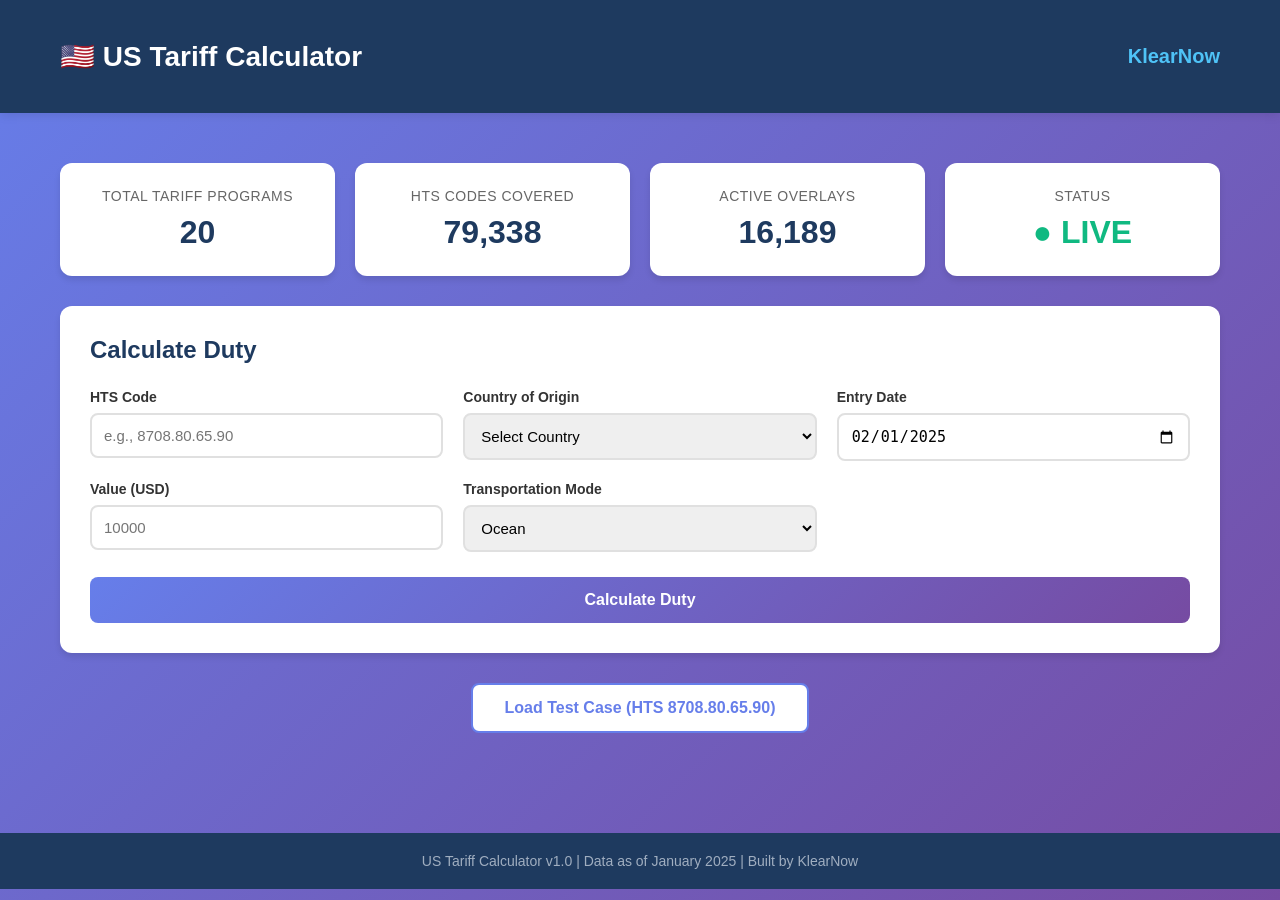
==== frontend/index.html @ 3eb1a3b3 "Initial commit: US Tariff Calculator with FastAPI backend and web UI Co-authored-by: Cursor <cursora" ====
<!DOCTYPE html>
<html lang="en">
<head>
    <meta charset="UTF-8">
    <meta name="viewport" content="width=device-width, initial-scale=1.0">
    <title>US Tariff Calculator | KlearNow</title>
    <link rel="stylesheet" href="styles.css">
</head>
<body>
    <!-- Header -->
    <header class="header">
        <div class="container">
            <h1>🇺🇸 US Tariff Calculator</h1>
            <span class="brand">KlearNow</span>
        </div>
    </header>

    <!-- Main Content -->
    <main class="container">
        <!-- Dashboard Cards -->
        <div class="dashboard">
            <div class="stat-card">
                <div class="stat-label">Total Tariff Programs</div>
                <div class="stat-value">20</div>
            </div>
            <div class="stat-card">
                <div class="stat-label">HTS Codes Covered</div>
                <div class="stat-value">79,338</div>
            </div>
            <div class="stat-card">
                <div class="stat-label">Active Overlays</div>
                <div class="stat-value">16,189</div>
            </div>
            <div class="stat-card status-live">
                <div class="stat-label">Status</div>
                <div class="stat-value">● LIVE</div>
            </div>
        </div>

        <!-- Calculator Card -->
        <div class="card">
            <h2>Calculate Duty</h2>
            <form id="calculator-form">
                <div class="form-grid">
                    <div class="form-group">
                        <label for="hts-code">HTS Code</label>
                        <input type="text" id="hts-code" placeholder="e.g., 8708.80.65.90" required>
                    </div>

                    <div class="form-group">
                        <label for="country">Country of Origin</label>
                        <select id="country" required>
                            <option value="">Select Country</option>
                            <option value="CN">China (CN)</option>
                            <option value="JP">Japan (JP)</option>
                            <option value="CA">Canada (CA)</option>
                            <option value="MX">Mexico (MX)</option>
                            <option value="DE">Germany (DE)</option>
                            <option value="KR">South Korea (KR)</option>
                            <option value="IT">Italy (IT)</option>
                            <option value="FR">France (FR)</option>
                            <option value="GB">United Kingdom (GB)</option>
                            <option value="BR">Brazil (BR)</option>
                            <option value="IN">India (IN)</option>
                            <option value="VN">Vietnam (VN)</option>
                        </select>
                    </div>

                    <div class="form-group">
                        <label for="entry-date">Entry Date</label>
                        <input type="date" id="entry-date" value="2025-02-01" required>
                    </div>

                    <div class="form-group">
                        <label for="value">Value (USD)</label>
                        <input type="number" id="value" placeholder="10000" step="0.01" required>
                    </div>

                    <!-- Material Content Section (Hidden by default) -->
                    <div id="material-content-section" style="display: none;">
                        <div class="form-group" id="aluminum-slider-container">
                            <label for="aluminum-percent">Aluminum Content (%)</label>
                            <input type="range" id="aluminum-percent" min="0" max="100" value="0" step="1">
                            <div class="range-value"><span id="aluminum-value">0</span>%</div>
                        </div>

                        <div class="form-group" id="steel-slider-container">
                            <label for="steel-percent">Steel Content (%)</label>
                            <input type="range" id="steel-percent" min="0" max="100" value="0" step="1">
                            <div class="range-value"><span id="steel-value">0</span>%</div>
                        </div>

                        <div class="form-group" id="copper-slider-container">
                            <label for="copper-percent">Copper Content (%)</label>
                            <input type="range" id="copper-percent" min="0" max="100" value="0" step="1">
                            <div class="range-value"><span id="copper-value">0</span>%</div>
                        </div>

                        <div id="section232-note" style="display: none; color: #f59e0b; font-size: 14px; margin-top: -10px; margin-bottom: 15px; padding: 10px; background: #fffbeb; border-radius: 6px;"></div>
                    </div>

                    <div class="form-group">
                        <label for="mode">Transportation Mode</label>
                        <select id="mode">
                            <option value="ocean">Ocean</option>
                            <option value="air">Air</option>
                            <option value="truck">Truck</option>
                            <option value="rail">Rail</option>
                        </select>
                    </div>
                </div>

                <button type="submit" class="btn-primary">Calculate Duty</button>
            </form>
        </div>

        <!-- Results Card (Hidden by default) -->
        <div id="results-card" class="card results-card" style="display: none;">
            <h2>Calculation Results</h2>

            <div class="result-summary">
                <div class="result-item">
                    <span class="result-label">Duty Rate:</span>
                    <span class="result-value" id="duty-rate">0.00%</span>
                </div>
                <div class="result-item">
                    <span class="result-label">Total Duty:</span>
                    <span class="result-value highlight" id="total-duty">$0.00</span>
                </div>
            </div>

            <div class="breakdown">
                <h3>Breakdown</h3>
                <div id="breakdown-items"></div>
            </div>

            <div class="landed-cost">
                <span class="result-label">Landed Cost:</span>
                <span class="result-value" id="landed-cost">$0.00</span>
            </div>

            <div id="confidence-badge" class="confidence-badge">
                <span>Confidence: <strong id="confidence-value">100%</strong></span>
            </div>

            <div id="notes-section" style="display: none;">
                <h3>Notes</h3>
                <ul id="notes-list"></ul>
            </div>
        </div>

        <!-- Test Case Button -->
        <div class="test-case-section">
            <button id="test-case-btn" class="btn-secondary">Load Test Case (HTS 8708.80.65.90)</button>
        </div>
    </main>

    <footer class="footer">
        <p>US Tariff Calculator v1.0 | Data as of January 2025 | Built by KlearNow</p>
    </footer>

    <script src="app.js"></script>
</body>
</html>
---- frontend/styles.css ----
/* US Tariff Calculator - Styles */

* {
    margin: 0;
    padding: 0;
    box-sizing: border-box;
}

body {
    font-family: -apple-system, BlinkMacSystemFont, 'Segoe UI', Roboto, Oxygen, Ubuntu, Cantarell, sans-serif;
    background: linear-gradient(135deg, #667eea 0%, #764ba2 100%);
    min-height: 100vh;
    color: #333;
}

.container {
    max-width: 1200px;
    margin: 0 auto;
    padding: 20px;
}

/* Header */
.header {
    background: #1e3a5f;
    color: white;
    padding: 20px 0;
    box-shadow: 0 2px 10px rgba(0,0,0,0.1);
}

.header .container {
    display: flex;
    justify-content: space-between;
    align-items: center;
}

.header h1 {
    font-size: 28px;
    font-weight: 600;
}

.brand {
    font-size: 20px;
    font-weight: 700;
    color: #4fc3f7;
}

/* Dashboard Stats */
.dashboard {
    display: grid;
    grid-template-columns: repeat(auto-fit, minmax(250px, 1fr));
    gap: 20px;
    margin: 30px 0;
}

.stat-card {
    background: white;
    padding: 25px;
    border-radius: 12px;
    box-shadow: 0 4px 6px rgba(0,0,0,0.1);
    text-align: center;
    transition: transform 0.2s;
}

.stat-card:hover {
    transform: translateY(-5px);
    box-shadow: 0 6px 12px rgba(0,0,0,0.15);
}

.stat-label {
    font-size: 14px;
    color: #666;
    text-transform: uppercase;
    letter-spacing: 0.5px;
    margin-bottom: 10px;
}

.stat-value {
    font-size: 32px;
    font-weight: 700;
    color: #1e3a5f;
}

.status-live .stat-value {
    color: #10b981;
}

/* Cards */
.card {
    background: white;
    border-radius: 12px;
    padding: 30px;
    margin-bottom: 30px;
    box-shadow: 0 4px 6px rgba(0,0,0,0.1);
}

.card h2 {
    color: #1e3a5f;
    margin-bottom: 25px;
    font-size: 24px;
}

.card h3 {
    color: #1e3a5f;
    margin-bottom: 15px;
    font-size: 18px;
}

/* Form */
.form-grid {
    display: grid;
    grid-template-columns: repeat(auto-fit, minmax(280px, 1fr));
    gap: 20px;
    margin-bottom: 25px;
}

.form-group {
    display: flex;
    flex-direction: column;
}

.form-group label {
    font-weight: 600;
    margin-bottom: 8px;
    color: #333;
    font-size: 14px;
}

.form-group input,
.form-group select {
    padding: 12px;
    border: 2px solid #e0e0e0;
    border-radius: 8px;
    font-size: 15px;
    transition: border-color 0.3s;
}

.form-group input:focus,
.form-group select:focus {
    outline: none;
    border-color: #667eea;
}

.form-group input[type="range"] {
    padding: 0;
    cursor: pointer;
}

.range-value {
    text-align: center;
    font-weight: 600;
    color: #667eea;
    margin-top: 5px;
}

/* Buttons */
.btn-primary,
.btn-secondary {
    padding: 14px 32px;
    font-size: 16px;
    font-weight: 600;
    border: none;
    border-radius: 8px;
    cursor: pointer;
    transition: all 0.3s;
    display: inline-block;
}

.btn-primary {
    background: linear-gradient(135deg, #667eea 0%, #764ba2 100%);
    color: white;
    width: 100%;
}

.btn-primary:hover {
    transform: translateY(-2px);
    box-shadow: 0 6px 20px rgba(102, 126, 234, 0.4);
}

.btn-secondary {
    background: white;
    color: #667eea;
    border: 2px solid #667eea;
}

.btn-secondary:hover {
    background: #667eea;
    color: white;
}

/* Results */
.results-card {
    border-left: 4px solid #10b981;
    background: #f0fdf4;
}

.result-summary {
    display: grid;
    grid-template-columns: repeat(auto-fit, minmax(200px, 1fr));
    gap: 20px;
    margin-bottom: 25px;
    padding: 20px;
    background: white;
    border-radius: 8px;
}

.result-item {
    display: flex;
    flex-direction: column;
    gap: 8px;
}

.result-label {
    font-size: 14px;
    color: #666;
    font-weight: 500;
}

.result-value {
    font-size: 28px;
    font-weight: 700;
    color: #1e3a5f;
}

.result-value.highlight {
    color: #10b981;
}

/* Breakdown */
.breakdown {
    margin: 25px 0;
    padding: 20px;
    background: white;
    border-radius: 8px;
}

.breakdown-item {
    display: flex;
    justify-content: space-between;
    align-items: center;
    padding: 12px 0;
    border-bottom: 1px solid #e0e0e0;
}

.breakdown-item:last-child {
    border-bottom: none;
}

.breakdown-name {
    font-weight: 500;
    color: #333;
}

.breakdown-description {
    font-size: 13px;
    color: #666;
    margin-top: 4px;
}

.breakdown-amount {
    font-weight: 700;
    color: #1e3a5f;
    font-size: 16px;
}

/* Landed Cost */
.landed-cost {
    display: flex;
    justify-content: space-between;
    align-items: center;
    padding: 20px;
    background: #1e3a5f;
    color: white;
    border-radius: 8px;
    margin-top: 20px;
}

.landed-cost .result-label {
    font-size: 18px;
    color: white;
}

.landed-cost .result-value {
    font-size: 32px;
    color: #4fc3f7;
}

/* Confidence Badge */
.confidence-badge {
    display: inline-block;
    background: #10b981;
    color: white;
    padding: 8px 16px;
    border-radius: 20px;
    font-size: 14px;
    margin-top: 15px;
}

.confidence-badge strong {
    font-weight: 700;
}

/* Notes */
#notes-section {
    margin-top: 20px;
    padding: 15px;
    background: #fef3c7;
    border-left: 4px solid #f59e0b;
    border-radius: 8px;
}

#notes-list {
    list-style: none;
    padding-left: 0;
}

#notes-list li {
    padding: 8px 0;
    color: #92400e;
}

#notes-list li:before {
    content: "⚠️ ";
    margin-right: 8px;
}

/* Test Case Section */
.test-case-section {
    text-align: center;
    margin: 30px 0;
}

/* Footer */
.footer {
    background: #1e3a5f;
    color: white;
    text-align: center;
    padding: 20px;
    margin-top: 50px;
}

.footer p {
    font-size: 14px;
    color: #a0aec0;
}

/* Loading State */
.loading {
    opacity: 0.6;
    pointer-events: none;
}

/* Responsive */
@media (max-width: 768px) {
    .header h1 {
        font-size: 20px;
    }

    .dashboard {
        grid-template-columns: 1fr;
    }

    .form-grid {
        grid-template-columns: 1fr;
    }

    .result-summary {
        grid-template-columns: 1fr;
    }
}
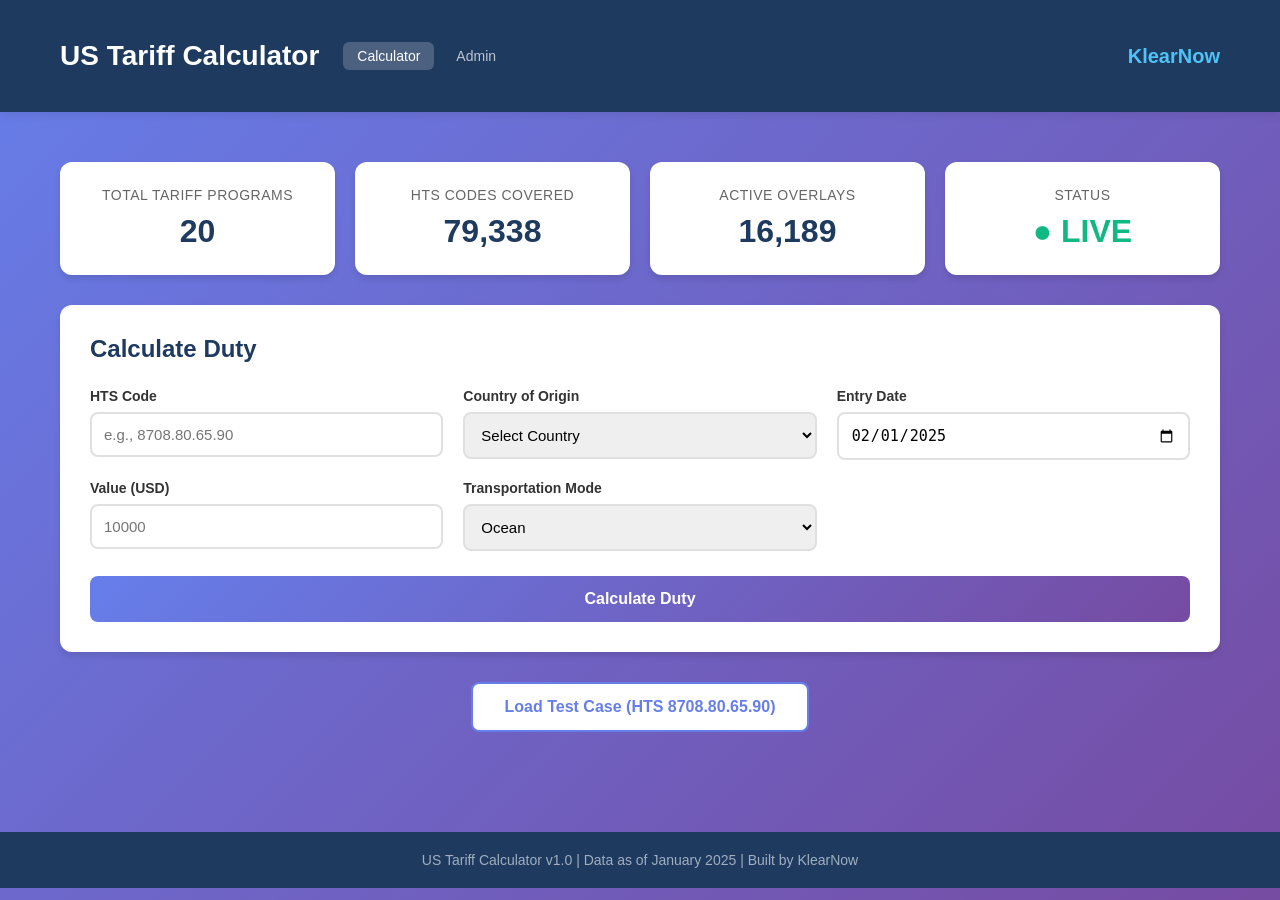
==== commit cca2fc49: "Add admin UI and rule tooling; extend API, engine, and tariff data - Admin API, models, db migration" ====
--- a/frontend/index.html
+++ b/frontend/index.html
@@ -9,8 +9,14 @@
 <body>
     <!-- Header -->
     <header class="header">
-        <div class="container">
-            <h1>🇺🇸 US Tariff Calculator</h1>
+        <div class="container" style="display:flex;justify-content:space-between;align-items:center;">
+            <div style="display:flex;align-items:center;gap:24px;">
+                <h1 style="margin:0;">US Tariff Calculator</h1>
+                <nav style="display:flex;gap:8px;">
+                    <a href="index.html" style="color:#fff;text-decoration:none;padding:6px 14px;border-radius:6px;font-size:14px;background:rgba(255,255,255,0.2);">Calculator</a>
+                    <a href="admin.html" style="color:rgba(255,255,255,0.7);text-decoration:none;padding:6px 14px;border-radius:6px;font-size:14px;">Admin</a>
+                </nav>
+            </div>
             <span class="brand">KlearNow</span>
         </div>
     </header>
